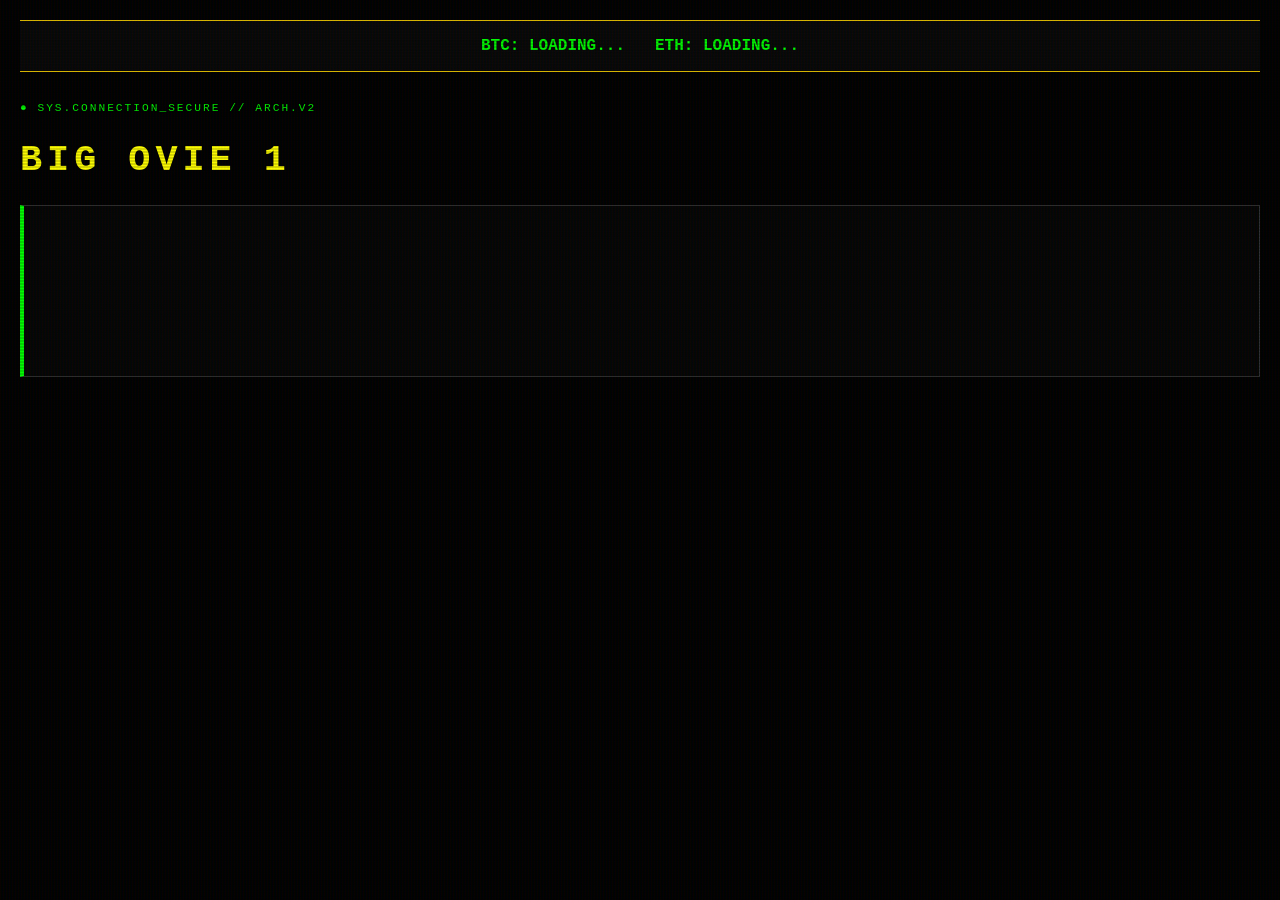
==== index.html @ 772a01cb "Add initial HTML structure and styles for index.html" ====
<!DOCTYPE html>
<html lang="en">
<head>
    <meta charset="UTF-8">
    <meta name="viewport" content="width=device-width, initial-scale=1.0">
    <title>BIG OVIE 1 | TECH_FLOW_V2</title>
    <style>
        :root {
            --bg: #000000;
            --emerald: #00ff00;
            --yellow: #ffff00;
            --gold: #ffd700;
        }

        body {
            background-color: var(--bg);
            color: #fff;
            font-family: 'Courier New', monospace;
            margin: 0; padding: 20px;
            overflow-x: hidden;
        }

        /* TECH FLOW OVERLAY (SCANLINES) */
        body::before {
            content: " ";
            display: block;
            position: fixed;
            top: 0; left: 0; bottom: 0; right: 0;
            background: linear-gradient(rgba(18, 16, 16, 0) 50%, rgba(0, 0, 0, 0.15) 50%), 
                        linear-gradient(90deg, rgba(255, 0, 0, 0.05), rgba(0, 255, 0, 0.02), rgba(0, 0, 255, 0.05));
            z-index: 9999;
            pointer-events: none;
            background-size: 100% 3px, 3px 100%;
        }

        /* 3D ROTATING BANNER */
        #ticker {
            background: #080808;
            border-top: 1px solid var(--gold);
            border-bottom: 1px solid var(--gold);
            height: 50px;
            display: flex;
            align-items: center;
            justify-content: center;
            transform-style: preserve-3d;
            animation: rotate3D 12s linear infinite;
            margin-bottom: 30px;
        }

        @keyframes rotate3D {
            0% { transform: perspective(1000px) rotateX(0deg); }
            100% { transform: perspective(1000px) rotateX(360deg); }
        }

        .price { font-weight: bold; margin: 0 15px; color: var(--emerald); }

        /* FLICKER BRANDING */
        .brand-title {
            color: var(--yellow);
            font-size: 2.3rem;
            letter-spacing: 5px;
            text-transform: uppercase;
            animation: flicker 4s linear infinite;
        }

        @keyframes flicker {
            0%, 19%, 21%, 23%, 25%, 54%, 56%, 100% { opacity: 1; }
            20%, 22%, 24%, 55% { opacity: 0.3; }
        }

        .status-pulse {
            color: var(--emerald);
            font-size: 0.7rem;
            letter-spacing: 2px;
            animation: pulse 2s infinite;
        }

        @keyframes pulse {
            0% { opacity: 0.5; text-shadow: 0 0 0px var(--emerald); }
            50% { opacity: 1; text-shadow: 0 0 10px var(--emerald); }
            100% { opacity: 0.5; text-shadow: 0 0 0px var(--emerald); }
        }

        /* TERMINAL LOGS */
        #console {
            background: #050505;
            border: 1px solid #333;
            padding: 15px;
            height: 140px;
            margin-top: 20px;
            border-left: 4px solid var(--emerald);
        }

        .log { color: var(--emerald); font-size: 0.85rem; margin: 4px 0; }
    </style>
</head>
<body>

    <div id="ticker">
        <div class="price">BTC: <span id="btc-val">LOADING...</span></div>
        <div class="price">ETH: <span id="eth-val">LOADING...</span></div>
    </div>

    <p class="status-pulse">● SYS.CONNECTION_SECURE // ARCH.V2</p>
    <h1 class="brand-title">BIG OVIE 1</h1>

    <div id="console">
        <div id="log-out"></div>
    </div>

    <script>
        const logOut = document.getElementById('log-out');
        
        function addLog(msg) {
            const p = document.createElement('p');
            p.className = 'log';
            p.innerText = `> ${msg}`;
            logOut.appendChild(p);
            if (logOut.childNodes.length > 6) logOut.removeChild(logOut.firstChild);
        }

        async function fetchMarket() {
            try {
                const res = await fetch('https://api.coingecko.com/api/v3/simple/price?ids=bitcoin,ethereum&vs_currencies=usd');
                const data = await res.json();
                document.getElementById('btc-val').innerText = `$${data.bitcoin.usd.toLocaleString()}`;
                document.getElementById('eth-val').
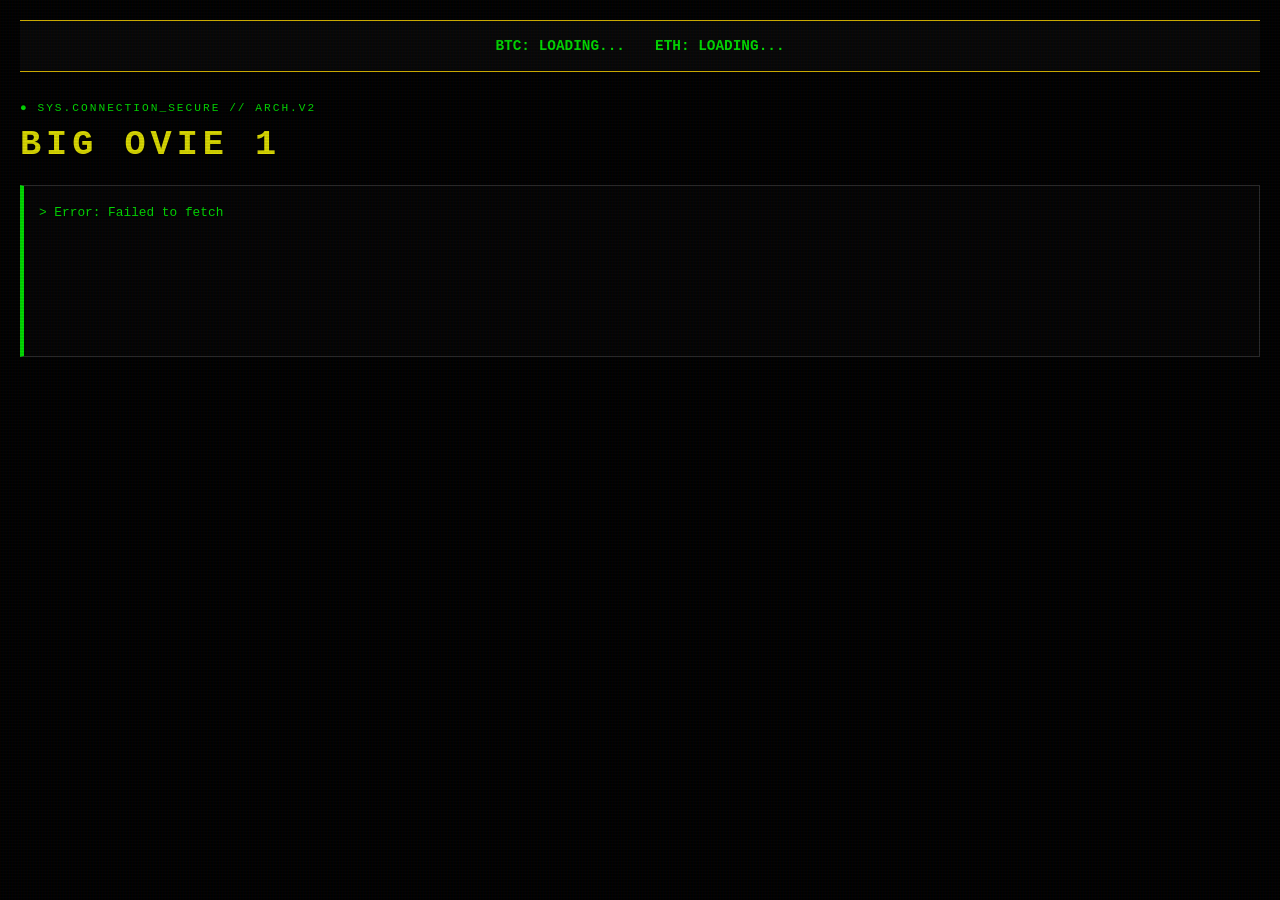
==== commit 677f99fb: "Update page title to tradingmariellang-web" ====
--- a/index.html
+++ b/index.html
@@ -3,31 +3,33 @@
 <head>
     <meta charset="UTF-8">
     <meta name="viewport" content="width=device-width, initial-scale=1.0">
-    <title>BIG OVIE 1 | TECH_FLOW_V2</title>
+    <title>tradingmariellang-web</title>
     <style>
         :root {
             --bg: #000000;
             --emerald: #00ff00;
             --yellow: #ffff00;
             --gold: #ffd700;
+            --scanline: rgba(18, 16, 16, 0.15);
         }
 
         body {
             background-color: var(--bg);
             color: #fff;
             font-family: 'Courier New', monospace;
-            margin: 0; padding: 20px;
+            margin: 0;
+            padding: 20px;
             overflow-x: hidden;
         }
 
-        /* TECH FLOW OVERLAY (SCANLINES) */
+        /* TECH FLOW OVERLAY (SCANLINES & STATIC) */
         body::before {
             content: " ";
             display: block;
             position: fixed;
             top: 0; left: 0; bottom: 0; right: 0;
-            background: linear-gradient(rgba(18, 16, 16, 0) 50%, rgba(0, 0, 0, 0.15) 50%), 
-                        linear-gradient(90deg, rgba(255, 0, 0, 0.05), rgba(0, 255, 0, 0.02), rgba(0, 0, 255, 0.05));
+            background: linear-gradient(var(--scanline) 50%, rgba(0, 0, 0, 0.2) 50%), 
+                        linear-gradient(90deg, rgba(255, 0, 0, 0.04), rgba(0, 255, 0, 0.01), rgba(0, 0, 255, 0.04));
             z-index: 9999;
             pointer-events: none;
             background-size: 100% 3px, 3px 100%;
@@ -52,20 +54,21 @@
             100% { transform: perspective(1000px) rotateX(360deg); }
         }
 
-        .price { font-weight: bold; margin: 0 15px; color: var(--emerald); }
+        .price { font-weight: bold; margin: 0 15px; color: var(--emerald); font-size: 0.9rem; }
 
         /* FLICKER BRANDING */
         .brand-title {
             color: var(--yellow);
-            font-size: 2.3rem;
+            font-size: 2.2rem;
             letter-spacing: 5px;
             text-transform: uppercase;
+            margin: 10px 0;
             animation: flicker 4s linear infinite;
         }
 
         @keyframes flicker {
             0%, 19%, 21%, 23%, 25%, 54%, 56%, 100% { opacity: 1; }
-            20%, 22%, 24%, 55% { opacity: 0.3; }
+            20%, 22%, 24%, 55% { opacity: 0.4; }
         }
 
         .status-pulse {
@@ -76,22 +79,35 @@
         }
 
         @keyframes pulse {
-            0% { opacity: 0.5; text-shadow: 0 0 0px var(--emerald); }
+            0%, 100% { opacity: 0.5; text-shadow: 0 0 0px var(--emerald); }
             50% { opacity: 1; text-shadow: 0 0 10px var(--emerald); }
-            100% { opacity: 0.5; text-shadow: 0 0 0px var(--emerald); }
         }
 
         /* TERMINAL LOGS */
         #console {
-            background: #050505;
+            background: rgba(5, 5, 5, 0.9);
             border: 1px solid #333;
             padding: 15px;
             height: 140px;
             margin-top: 20px;
             border-left: 4px solid var(--emerald);
+            position: relative;
         }
 
-        .log { color: var(--emerald); font-size: 0.85rem; margin: 4px 0; }
+        .log { color: var(--emerald); font-size: 0.8rem; margin: 4px 0; line-height: 1.2; }
+        
+        .cursor {
+            display: inline-block;
+            width: 8px;
+            height: 14px;
+            background: var(--emerald);
+            animation: blink 0.8s infinite;
+        }
+
+        @keyframes blink {
+            0%, 49% { opacity: 1; }
+            50%, 100% { opacity: 0; }
+        }
     </style>
 </head>
 <body>
@@ -124,5 +140,15 @@
                 const res = await fetch('https://api.coingecko.com/api/v3/simple/price?ids=bitcoin,ethereum&vs_currencies=usd');
                 const data = await res.json();
                 document.getElementById('btc-val').innerText = `$${data.bitcoin.usd.toLocaleString()}`;
-                document.getElementById('eth-val').
-      
+                document.getElementById('eth-val').innerText = `$${data.ethereum.usd.toLocaleString()}`;
+                addLog(`Market data updated @ ${new Date().toLocaleTimeString()}`);
+            } catch (err) {
+                addLog(`Error: ${err.message}`);
+            }
+        }
+
+        fetchMarket();
+        setInterval(fetchMarket, 60000);
+    </script>
+</body>
+</html>
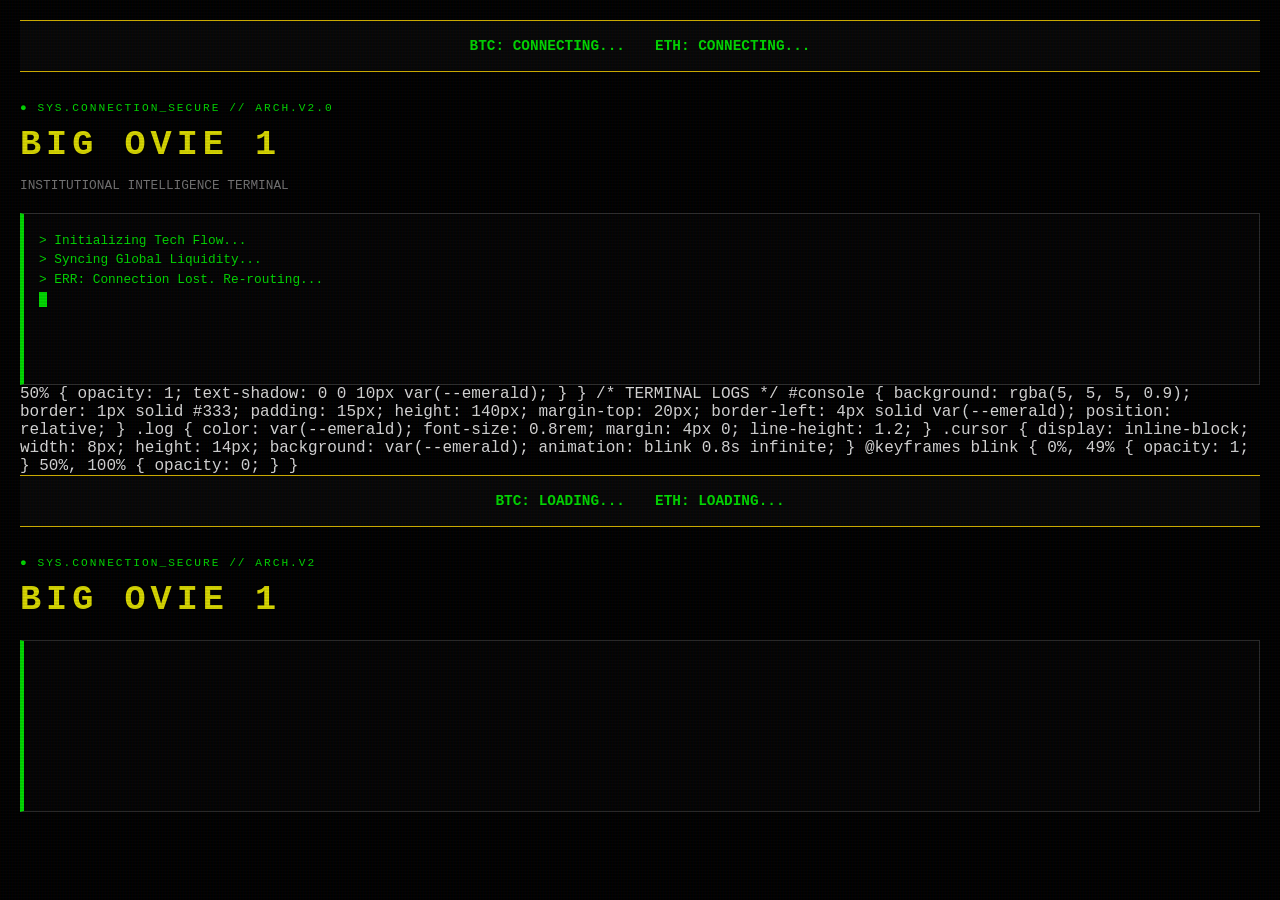
==== commit 2cbb8cc5: "Update index.html" ====
--- a/index.html
+++ b/index.html
@@ -3,7 +3,7 @@
 <head>
     <meta charset="UTF-8">
     <meta name="viewport" content="width=device-width, initial-scale=1.0">
-    <title>tradingmariellang-web</title>
+    <title>BIG OVIE 1 | TECH_FLOW_V2</title>
     <style>
         :root {
             --bg: #000000;
@@ -99,6 +99,100 @@
         .cursor {
             display: inline-block;
             width: 8px;
+            height: 15px;
+            background: var(--emerald);
+            animation: blink 0.8s infinite;
+            vertical-align: middle;
+        }
+
+        @keyframes blink { 0%, 100% { opacity: 1; } 50% { opacity: 0; } }
+    </style>
+</head>
+<body>
+
+    <div id="ticker">
+        <div class="price">BTC: <span id="btc-val">CONNECTING...</span></div>
+        <div class="price">ETH: <span id="eth-val">CONNECTING...</span></div>
+    </div>
+
+    <p class="status-pulse">● SYS.CONNECTION_SECURE // ARCH.V2.0</p>
+    <h1 class="brand-title">BIG OVIE 1</h1>
+    <p style="font-size: 0.8rem; color: #888; margin-bottom: 20px;">INSTITUTIONAL INTELLIGENCE TERMINAL</p>
+
+    <div id="console">
+        <div id="log-out">
+            <p class="log">> Initializing Tech Flow...</p>
+        </div>
+        <div class="cursor"></div>
+    </div>
+
+    <script>
+        const logOut = document.getElementById('log-out');
+        
+        function addLog(msg) {
+            const p = document.createElement('p');
+            p.className = 'log';
+            p.innerText = `> ${msg}`;
+            logOut.appendChild(p);
+            // Auto-scroll logic: keep the last 6 logs
+            if (logOut.childNodes.length > 7) {
+                logOut.removeChild(logOut.firstChild);
+            }
+        }
+
+        async function fetchMarket() {
+            try {
+                addLog("Syncing Global Liquidity...");
+                const res = await fetch('https://api.coingecko.com/api/v3/simple/price?ids=bitcoin,ethereum&vs_currencies=usd');
+                const data = await res.json();
+                
+                document.getElementById('btc-val').innerText = `$${data.bitcoin.usd.toLocaleString()}`;
+                document.getElementById('eth-val').innerText = `$${data.ethereum.usd.toLocaleString()}`;
+                
+                addLog(`Success: BTC Unit Value @ $${data.bitcoin.usd}`);
+            } catch (e) {
+                addLog("ERR: Connection Lost. Re-routing...");
+            }
+        }
+
+        // Run updates every 30 seconds
+        setInterval(fetchMarket, 30000);
+        fetchMarket();
+
+        // Extra decorative logs for the "Flow"
+        const sysLogs = [
+            "Encrypting Web3 tunnel...",
+            "Analyzing volatility spikes...",
+            "Institutional protocol active.",
+            "Awaiting market signal..."
+        ];
+
+        setInterval(() => {
+            const randomMsg = sysLogs[Math.floor(Math.random() * sysLogs.length)];
+            addLog(randomMsg);
+        }, 8000);
+    </script>
+</body>
+</html>
+            50% { opacity: 1; text-shadow: 0 0 10px var(--emerald); }
+        }
+
+        /* TERMINAL LOGS */
+        #console {
+            background: rgba(5, 5, 5, 0.9);
+            border: 1px solid #333;
+            padding: 15px;
+            height: 140px;
+            margin-top: 20px;
+            border-left: 4px solid var(--emerald);
+            position: relative;
+        }
+
+        .log { color: var(--emerald); font-size: 0.8rem; margin: 4px 0; line-height: 1.2; }
+        
+        .cursor {
+            display: inline-block;
+            width: 8px;
             height: 14px;
             background: var(--emerald);
             animation: blink 0.8s infinite;
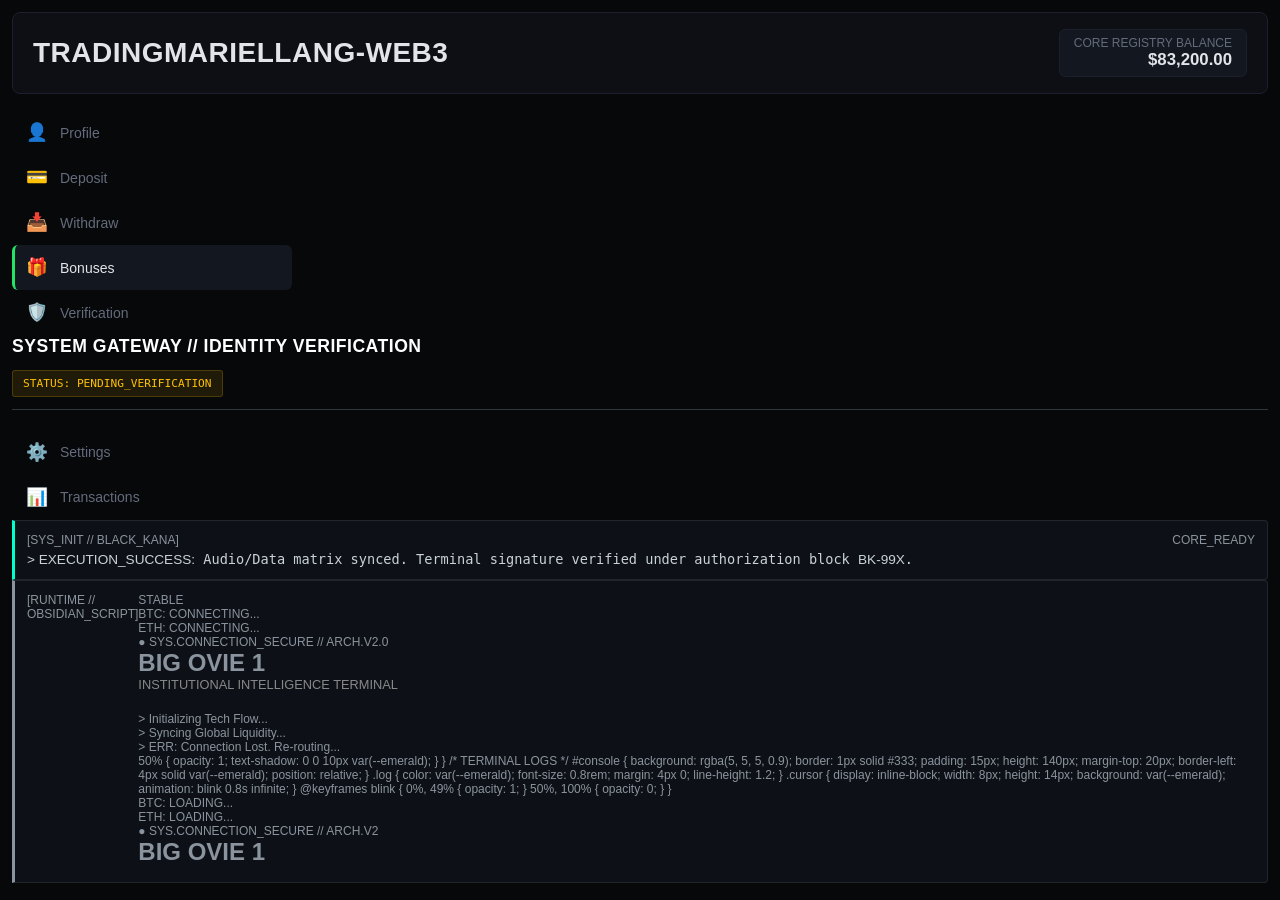
==== commit 12de5214: "Update index.html" ====
--- a/index.html
+++ b/index.html
@@ -3,38 +3,471 @@
 <head>
     <meta charset="UTF-8">
     <meta name="viewport" content="width=device-width, initial-scale=1.0">
-    <title>BIG OVIE 1 | TECH_FLOW_V2</title>
+    <title>Tradingmariellang-web3 // Premium Hub</title>
     <style>
+        /* Premium Dark Institutional Interface Engine */
         :root {
-            --bg: #000000;
-            --emerald: #00ff00;
-            --yellow: #ffff00;
-            --gold: #ffd700;
-            --scanline: rgba(18, 16, 16, 0.15);
+            --bg-deep-space: #07080a;
+            --bg-panel-dark: #0d0f14;
+            --bg-input-field: #13171f;
+            --accent-glow-green: #22e565;
+            --accent-dim-green: rgba(34, 229, 101, 0.15);
+            --border-grey-dark: #1b202c;
+            --text-silver-bright: #e2e4e9;
+            --text-grey-muted: #646b7c;
+        }
+
+        * {
+            box-sizing: border-box;
+            margin: 0;
+            padding: 0;
+            font-family: -apple-system, BlinkMacSystemFont, "Segoe UI", Roboto, Helvetica, Arial, sans-serif;
         }
 
         body {
-            background-color: var(--bg);
-            color: #fff;
-            font-family: 'Courier New', monospace;
-            margin: 0;
-            padding: 20px;
-            overflow-x: hidden;
-        }
-
-        /* TECH FLOW OVERLAY (SCANLINES & STATIC) */
-        body::before {
-            content: " ";
+            background-color: var(--bg-deep-space);
+            color: var(--text-silver-bright);
+            padding: 12px;
+            font-size: 14px;
+        }
+
+        /* Top Institutional Banner Grid */
+        header {
+            background: var(--bg-panel-dark);
+            border: 1px solid var(--border-grey-dark);
+            padding: 16px 20px;
+            border-radius: 8px;
+            margin-bottom: 16px;
+            display: flex;
+            justify-content: space-between;
+            align-items: center;
+        }
+
+        header h1 {
+          <div id="ticker-header" style="padding: 8px; border-bottom: 1px solid #30363d; margin-bottom: 10px;">
+    <span style="color: #8b949e; font-size: 0.7rem;">BTC_RELAY: </span>
+    <span id="btc-live-price" class="glitch" data-text="LOADING..." style="color: #00ffcc; font-family: monospace;">LOADING...</span>
+</div>
+
+            font-size: 1.15rem;
+            letter-spacing: 0.5px;
+            font-weight: 700;
+        }
+
+        .balance-pill {
+            background: var(--bg-input-field);
+            border: 1px solid var(--border-grey-dark);
+            padding: 6px 14px;
+            border-radius: 6px;
+            text-align: right;
+        }
+
+        .balance-pill span {
+            color: var(--text-grey-muted);
+            font-size: 0.75rem;
             display: block;
-            position: fixed;
-            top: 0; left: 0; bottom: 0; right: 0;
-            background: linear-gradient(var(--scanline) 50%, rgba(0, 0, 0, 0.2) 50%), 
-                        linear-gradient(90deg, rgba(255, 0, 0, 0.04), rgba(0, 255, 0, 0.01), rgba(0, 0, 255, 0.04));
-            z-index: 9999;
-            pointer-events: none;
-            background-size: 100% 3px, 3px 100%;
-        }
-
+            text-transform: uppercase;
+        }
+
+        .balance-pill h3 {
+            color: var(--text-silver-bright);
+            font-size: 1.05rem;
+            font-weight: bold;
+        }
+
+        /* Master Dashboard Structural Split Layout */
+        .workspace-layout {
+            display: grid;
+            grid-template-columns: 1fr;
+            gap: 16px;
+        }
+
+        @media (min-width: 992px) {
+            .workspace-layout {
+                grid-template-columns: 280px 1fr;
+            }
+        }
+
+        /* Side Command Console Layout */
+        <a href="#" class="menu-item" data-target="Investments"><i class="fas fa-chart-line"></i> Investments</a>
+<div style="display: flex; flex-direction: column; gap: 16px; margin-bottom: 24px;">
+    
+    <div style="background: #0d1117; border: 1px solid #30363d; border-radius: 6px; padding: 16px; position: relative;">
+        <div style="display: flex; justify-content: space-between; align-items: center; margin-bottom: 10px;">
+            <span style="font-weight: bold; color: #ffffff; font-size: 1rem; letter-spacing: 0.5px;">SATOSHI PLAN</span>
+            <span style="color: #26a69a; font-family: monospace; font-weight: bold; font-size: 1.1rem;">+6.2% <span style="font-size: 0.75rem; color: #8b949e;">APY</span></span>
+        </div>
+        <div style="font-size: 0.8rem; color: #8b949e; font-family: monospace; display: flex; flex-direction: column; gap: 4px;">
+            <span>MIN_ALLOCATION: 1.00 BTC</span>
+            <span>LOCK_DURATION: 30 DAYS</span>
+            <span>ASSET_CLASS: NATIVE BTC</span>
+        </div>
+        <button type="button" class="btn-tier-select" data-plan="Satoshi Plan" data-min="1" data-apy="6.2" data-asset="BTC" style="margin-top: 14px; width: 100%; background: #21262d; border: 1px solid #30363d; color: #c9d1d9; padding: 10px; border-radius: 4px; font-weight: bold; font-family: monospace; cursor: pointer; text-transform: uppercase; font-size: 0.8rem;">Initialize Satoshi Matrix</button>
+    </div>
+
+    <div style="background: #0d1117; border: 1px solid rgba(0, 255, 204, 0.2); border-radius: 6px; padding: 16px; position: relative;">
+        <div style="display: flex; justify-content: space-between; align-items: center; margin-bottom: 10px;">
+            <span style="font-weight: bold; color: #00ffcc; font-size: 1rem; letter-spacing: 0.5px;">SHARK PLAN</span>
+            <span style="color: #00ffcc; font-family: monospace; font-weight: bold; font-size: 1.1rem;">+9.8% <span style="font-size: 0.75rem; color: #8b949e;">APY</span></span>
+        </div>
+        <div style="font-size: 0.8rem; color: #8b949e; font-family: monospace; display: flex; flex-direction: column; gap: 4px;">
+            <span>MIN_ALLOCATION: 10.00 BTC</span>
+            <span>LOCK_DURATION: 60 DAYS</span>
+            <span>ASSET_CLASS: HIGH-LIQUIDITY NODE</span>
+        </div>
+        <button type="button" class="btn-tier-select" data-plan="Shark Plan" data-min="10" data-apy="9.8" data-asset="BTC" style="margin-top: 14px; width: 100%; background: rgba(0,255,204,0.04); border: 1px solid #00ffcc; color: #00ffcc; padding: 10px; border-radius: 4px; font-weight: bold; font-family: monospace; cursor: pointer; text-transform: uppercase; font-size: 0.8rem;">Initialize Shark Matrix</button>
+    </div>
+
+    <div style="background: #0d1117; border: 1px solid #ff9500; border-radius: 6px; padding: 16px; position: relative; box-shadow: 0 0 20px rgba(255, 149, 0, 0.05);">
+        <div style="position: absolute; top: -10px; right: 12px; background: #ff9500; color: #0b0e14; font-size: 0.65rem; font-family: monospace; font-weight: bold; padding: 2px 6px; border-radius: 3px; letter-spacing: 0.5px;">ALPHA WHALE CLUSTER</div>
+        <div style="display: flex; justify-content: space-between; align-items: center; margin-bottom: 10px;">
+            <span style="font-weight: bold; color: #ff9500; font-size: 1rem; letter-spacing: 0.5px;">WHALE 🐋 PLAN</span>
+            <span style="color: #ff9500; font-family: monospace; font-weight: bold; font-size: 1.1rem;">+15.5% <span style="font-size: 0.75rem; color: #8b949e;">APY</span></span>
+        </div>
+        <div style="font-size: 0.8rem; color: #8b949e; font-family: monospace; display: flex; flex-direction: column; gap: 4px;">
+            <span>MIN_ALLOCATION: 50.00 BTC</span>
+            <span>LOCK_DURATION: 90 DAYS</span>
+            <span>ASSET_CLASS: VIP INSTITUTIONAL RELAY</span>
+        </div>
+        <button type="button" class="btn-tier-select" data-plan="Whale Plan" data-min="50" data-apy="15.5" data-asset="BTC" style="margin-top: 14px; width: 100%; background: rgba(255,149,0,0.04); border: 1px solid #ff9500; color: #ff9500; padding: 10px; border-radius: 4px; font-weight: bold; font-family: monospace; cursor: pointer; text-transform: uppercase; font-size: 0.8rem;">Initialize Whale Matrix</button>
+    </div>
+
+</div>
+
+        .sidebar-menu {
+            background: var(--bg-panel-dark);
+            border: 1px solid var(--border-grey-dark);
+            border-radius: 8px;
+            padding: 12px;
+            display: flex;
+            flex-direction: column;
+            gap: 4px;
+        }
+
+        .menu-item {
+            display: flex;
+            align-items: center;
+            padding: 12px 14px;
+            color: var(--text-grey-muted);
+            text-decoration: none;
+            font-weight: 500;
+            border-radius: 6px;
+            transition: all 0.2s ease;
+        }
+
+        .menu-item:hover, .menu-item.active {
+            color: var(--text-silver-bright);
+            background: var(--bg-input-field);
+        }
+
+        .menu-item.active {
+            border-left: 3px solid var(--accent-glow-green);
+            padding-left: 11px;
+        }
+
+        .menu-item .icon {
+            margin-right: 12px;
+            font-size: 1.1rem;
+        }
+
+        /* Main Interface Container Blocks */
+        .mainframe-content {
+            display: flex;
+            flex-direction: column;
+            gap: 16px;
+        }
+
+        .content-panel {
+            background: var(--bg-panel-dark);
+            border: 1px solid var(--border-grey-dark);
+            border-radius: 8px;
+            padding: 24px;
+        }
+
+        .panel-title {
+            font-size: 1rem;
+            font-weight: 700;
+            margin-bottom: 16px;
+            text-transform: uppercase;
+            letter-spacing: 0.5px;
+        }
+
+        /* Activation Input Form Grid Layout */
+        .activation-grid {
+            display: grid;
+            grid-template-columns: 1fr;
+            gap: 12px;
+            margin-top: 14px;
+        }
+
+        @media (min-width: 576px) {
+            .activation-grid {
+                grid-template-columns: 1fr auto;
+            }
+        }
+
+        .input-box {
+            background: var(--bg-input-field);
+            border: 1px solid var(--border-grey-dark);
+            color: var(--text-silver-bright);
+            padding: 14px 16px;
+            border-radius: 6px;
+            font-size: 1rem;
+            font-weight: bold;
+            letter-spacing: 1px;
+            width: 100%;
+            text-transform: uppercase;
+        }
+
+        .input-box:focus {
+            outline: none;
+            border-color: var(--accent-glow-green);
+            box-shadow: 0 0 10px var(--accent-dim-green);
+        }
+
+        .action-button {
+            background: var(--accent-glow-green);
+            color: #040507;
+            border: none;
+            padding: 14px 28px;
+            border-radius: 6px;
+            font-weight: 700;
+            font-size: 0.95rem;
+            cursor: pointer;
+            text-transform: uppercase;
+            transition: opacity 0.2s ease;
+        }
+
+        .action-button:hover {
+            opacity: 0.9;
+        }
+
+        /* Tracking Meter Metrics Layout */
+        .metric-header-row {
+            display: flex;
+            justify-content: space-between;
+            margin-bottom: 16px;
+        }
+
+        .metric-stat h5 {
+            color: var(--text-grey-muted);
+            font-size: 0.75rem;
+            text-transform: uppercase;
+            margin-bottom: 4px;
+        }
+
+        .metric-stat h4 {
+            font-size: 1.2rem;
+            font-weight: 700;
+        }
+
+        /* Percentage Progress Tracker Line Layout */
+        .progress-wrapper {
+            margin-top: 24px;
+            padding: 0 4px;
+        }
+
+        .progress-line-bg {
+            background: var(--bg-input-field);
+            height: 6px;
+            border-radius: 3px;
+            position: relative;
+            margin-bottom: 12px;
+        }
+
+        .progress-line-fill {
+            background: var(--accent-glow-green);
+            height: 100%;
+            border-radius: 3px;
+            width: 35%; /* Controls current dynamic location marker value */
+            box-shadow: 0 0 8px var(--accent-glow-green);
+        }
+
+        .progress-labels {
+            display: flex;
+            justify-content: space-between;
+            color: var(--text-grey-muted);
+            font-size: 0.75rem;
+            font-weight: 600;
+        }
+    </style>
+</head>
+<body>
+
+    <!-- Header Section -->
+    <header>
+        <h1>TRADINGMARIELLANG-WEB3</h1>
+        <div class="balance-pill">
+            <span>Core Registry Balance</span>
+            <h3>$83,200.00</h3>
+        </div>
+    </header>
+
+    <!-- Master Layout Frame -->
+    <div class="workspace-layout">
+        
+        <!-- Left Nav Rail Control Block -->
+        <nav class="sidebar-menu">
+            <a href="#" class="menu-item"><span class="icon">👤</span> Profile</a>
+            <a href="#" class="menu-item"><span class="icon">💳</span> Deposit</a>
+            <a href="#" class="menu-item"><span class="icon">📥</span> Withdraw</a>
+            <a href="#" class="menu-item active"><span class="icon">🎁</span> Bonuses</a>
+            <a href="#" class="menu-item"><span class="icon">🛡️</span> Verification</a><!-- Make sure your closing panel divs are finished above this point -->
+</div> 
+
+<!-- ======================================================================
+     1. THE FIX: ADD THE OPENING SCRIPT TAG DIRECTLY BEFORE THE LOGIC
+     ====================================================================== -->
+<script>
+document.addEventListener("DOMContentLoaded", function () {
+    
+    // --- 1. Robust Tab Navigation Routing Matrix ---
+    const menuLinks = document.querySelectorAll(".menu-item");
+    const sections = {
+        "Profile": document.getElementById("profile-section"),
+        "Deposit": document.getElementById("funds-section"),
+        "Verification": document.getElementById("verification-section"),
+        "Notifications": document.getElementById("notifications-section"),
+        "Referrals": document.getElementById("referrals-section")
+    };
+
+    menuLinks.forEach(link => {
+        link.addEventListener("click", function (e) {
+            const targetText = link.textContent.trim();
+            if (sections[targetText]) {
+                e.preventDefault();
+                menuLinks.forEach(item => item.classList.remove("active"));
+                link.classList.add("active");
+                
+                Object.values(sections).forEach(sec => { 
+                    if (sec) sec.classList.add("d-none"); 
+                });
+                sections[targetText].classList.remove("d-none");
+            }
+        });
+    });
+
+    // --- 2. High-Speed Market Stream Matrix ---
+    const tickerStream = document.getElementById("live-ticker-stream");
+
+    function ficstio(assetsArray) {
+        if (!tickerStream) return;
+        tickerStream.innerHTML = "";
+        
+        assetsArray.forEach(asset => {
+            const isTrx = asset.symbol.includes('TRX');
+            const clearPrice = asset.price.toLocaleString(undefined, { 
+                minimumFractionDigits: 2, 
+                maximumFractionDigits: isTrx ? 4 : 2 
+            });
+            const clearPercent = asset.change.toFixed(2);
+            const directionalClass = asset.change >= 0 ? 'change-up' : 'change-down';
+            const trendIndicator = asset.change >= 0 ? '+' : '';
+
+            const itemHTML = `
+                <div class="ticker-pair">
+                    <span style="color: #8b949e; font-weight: bold;">${asset.symbol}</span>
+                    <span class="ticker-price" style="color: #ffffff; font-family: monospace;">$${clearPrice}</span>
+                    <span class="ticker-change ${directionalClass}">${trendIndicator}${clearPercent}%</span>
+                </div>
+            `;
+            tickerStream.insertAdjacentHTML('beforeend', itemHTML);
+        });
+    }
+
+    async function initializeProxyStream() {
+        const fallbackAssets = [
+            { symbol: 'BTC/USDT', price: 68422.50, change: 1.45 },
+            { symbol: 'ETH/USDT', price: 3745.25, change: -0.82 },
+            { symbol: 'TRX/USDT', price: 0.1224, change: 2.11 }
+        ];
+
+        try {
+            const response = await fetch('https://min-api.cryptocompare.com/data/pricemultifull?fsyms=BTC,ETH,TRX&tsyms=USDT');
+            if (!response.ok) throw new Error('Handshake dropped');
+            
+            const payload = await response.json();
+            if (!payload || !payload.RAW || !payload.RAW.BTC) throw new Error('Empty footprint');
+
+            const rawData = payload.RAW;
+            const liveAssets = [
+                { symbol: 'BTC/USDT', price: rawData.BTC.USDT.PRICE, change: rawData.BTC.USDT.CHANGEPCT24HOUR },
+                { symbol: 'ETH/USDT', price: rawData.ETH.USDT.PRICE, change: rawData.ETH.USDT.CHANGEPCT24HOUR },
+                { symbol: 'TRX/USDT', price: rawData.TRX.USDT.PRICE, change: rawData.TRX.USDT.CHANGEPCT24HOUR }
+            ];
+
+            renderTickerData(liveAssets);
+            
+        } catch (error) {
+            const simulatedFluctuations = fallbackAssets.map(asset => {
+                const variance = (Math.random() - 0.5) * 0.01;
+                return {
+                    symbol: asset.symbol,
+                    price: asset.price * (1 + variance),
+                    change: asset.change + (variance * 5)
+                };
+            });
+            renderTickerData(simulatedFluctuations);
+        }
+    }
+
+    initializeProxyStream();
+    setInterval(initializeProxyStream, 10000);
+});
+// ======================================================================
+// 2. THE FIX: CLOSE THE SCRIPT ENVELOPE PROPERLY AT THE VERY END
+// ======================================================================
+</script>
+
+            <!-- ======================================================================
+     UPDATED HEADER ARCHITECTURE WITH RESPONSIVE INLINE WRAPPERS
+     ====================================================================== -->
+<div class="panel-header" style="display: flex !important; flex-direction: column !important; align-items: flex-start !important; gap: 12px !important; border-bottom: 1px solid #30363d; padding-bottom: 12px; margin-bottom: 20px;">
+    
+    <!-- Title String Layout -->
+    <h3 style="margin: 0; font-size: 1.1rem; letter-spacing: 0.5px; text-transform: uppercase; color: #ffffff !important; line-height: 1.3;">
+        System Gateway // Identity Verification
+    </h3>
+    
+    <!-- Status Tag Layout -->
+    <span class="terminal-status" style="position: static !important; float: none !important; display: inline-block !important; font-size: 0.7rem; font-family: monospace; background: rgba(255, 193, 7, 0.1); color: #ffc107 !important; padding: 6px 10px; border-radius: 3px; border: 1px solid rgba(255, 193, 7, 0.2); white-space: nowrap;">
+        STATUS: PENDING_VERIFICATION
+    </span>
+    
+</div>
+
+            <a href="#" class="menu-item"><span class="icon">⚙️</span> Settings</a>
+            <a href="#" class="menu-item"><span class="icon">📊</span> Transactions</a>
+        </nav>
+
+        <!-- Right Main Data Display Mainframe -->
+        <!-- ==========================================
+     NOTIFICATION CENTER INTERFACE
+     ========================================== -->
+<div id="notifications-section" 
+<!-- ==========================================
+     CUSTOMIZED SYSTEM LOG MATRIX FEED
+     ========================================== -->
+<div class="notification-feed" id="terminal-log-stream" style="display: flex; flex-direction: column; gap: 12px;">
+    <!-- What the broken tag probably looks like right now: -->
+<div id=
+
+    <!-- Hardcoded Signature Log 1: Black Kana Initialization -->
+    <div style="background: #0d1117; border-left: 3px solid #00ffcc; border-top: 1px solid #21262d; border-right: 1px solid #21262d; border-bottom: 1px solid #21262d; padding: 12px; border-radius: 0 4px 4px 0;">
+        <div style="display: flex; justify-content: space-between; font-size: 0.75rem; color: #8b949e; font-family: monospace; margin-bottom: 4px;">
+            <span>[SYS_INIT // BLACK_KANA]</span>
+            <span>CORE_READY</span>
+        </div>
+        <p style="margin: 0; font-size: 0.85rem; color: #c9d1d9; font-family: monospace;">
+            <span class="text-teal">> EXECUTION_SUCCESS:</span> Audio/Data matrix synced. Terminal signature verified under authorization block <span class="text-teal">BK-99X</span>.
+        </p>
+    </div>
+
+    <!-- Hardcoded Signature Log 2: Obsidian Script Core -->
+    <div style="background: #0d1117; border-left: 3px solid #8b949e; border-top: 1px solid #21262d; border-right: 1px solid #21262d; border-bottom: 1px solid #21262d; padding: 12px; border-radius: 0 4px 4px 0;">
+        <div style="display: flex; justify-content: space-between; font-size: 0.75rem; color: #8b949e; font-family: monospace; margin-bottom: 4px;">
+            <span>[RUNTIME // OBSIDIAN_SCRIPT]</span>
+            <span>STABLE</
         /* 3D ROTATING BANNER */
         #ticker {
             background: #080808;
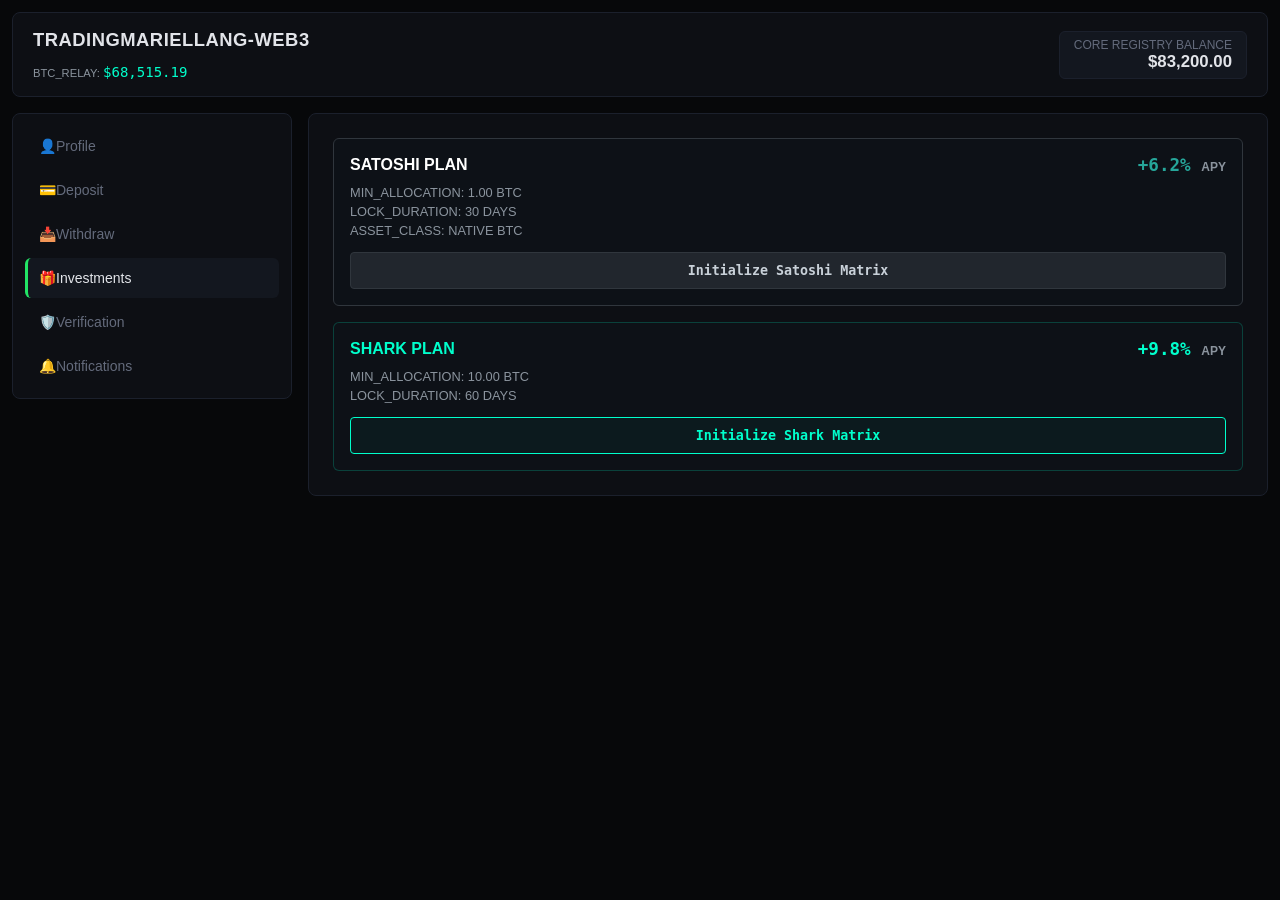
==== commit c2318195: "Refactor index.html for layout and style updates Refactor HTML structure and styles for improved lay" ====
--- a/index.html
+++ b/index.html
@@ -41,14 +41,11 @@
             display: flex;
             justify-content: space-between;
             align-items: center;
+            flex-wrap: wrap;
+            gap: 10px;
         }
 
         header h1 {
-          <div id="ticker-header" style="padding: 8px; border-bottom: 1px solid #30363d; margin-bottom: 10px;">
-    <span style="color: #8b949e; font-size: 0.7rem;">BTC_RELAY: </span>
-    <span id="btc-live-price" class="glitch" data-text="LOADING..." style="color: #00ffcc; font-family: monospace;">LOADING...</span>
-</div>
-
             font-size: 1.15rem;
             letter-spacing: 0.5px;
             font-weight: 700;
@@ -89,51 +86,6 @@
         }
 
         /* Side Command Console Layout */
-        <a href="#" class="menu-item" data-target="Investments"><i class="fas fa-chart-line"></i> Investments</a>
-<div style="display: flex; flex-direction: column; gap: 16px; margin-bottom: 24px;">
-    
-    <div style="background: #0d1117; border: 1px solid #30363d; border-radius: 6px; padding: 16px; position: relative;">
-        <div style="display: flex; justify-content: space-between; align-items: center; margin-bottom: 10px;">
-            <span style="font-weight: bold; color: #ffffff; font-size: 1rem; letter-spacing: 0.5px;">SATOSHI PLAN</span>
-            <span style="color: #26a69a; font-family: monospace; font-weight: bold; font-size: 1.1rem;">+6.2% <span style="font-size: 0.75rem; color: #8b949e;">APY</span></span>
-        </div>
-        <div style="font-size: 0.8rem; color: #8b949e; font-family: monospace; display: flex; flex-direction: column; gap: 4px;">
-            <span>MIN_ALLOCATION: 1.00 BTC</span>
-            <span>LOCK_DURATION: 30 DAYS</span>
-            <span>ASSET_CLASS: NATIVE BTC</span>
-        </div>
-        <button type="button" class="btn-tier-select" data-plan="Satoshi Plan" data-min="1" data-apy="6.2" data-asset="BTC" style="margin-top: 14px; width: 100%; background: #21262d; border: 1px solid #30363d; color: #c9d1d9; padding: 10px; border-radius: 4px; font-weight: bold; font-family: monospace; cursor: pointer; text-transform: uppercase; font-size: 0.8rem;">Initialize Satoshi Matrix</button>
-    </div>
-
-    <div style="background: #0d1117; border: 1px solid rgba(0, 255, 204, 0.2); border-radius: 6px; padding: 16px; position: relative;">
-        <div style="display: flex; justify-content: space-between; align-items: center; margin-bottom: 10px;">
-            <span style="font-weight: bold; color: #00ffcc; font-size: 1rem; letter-spacing: 0.5px;">SHARK PLAN</span>
-            <span style="color: #00ffcc; font-family: monospace; font-weight: bold; font-size: 1.1rem;">+9.8% <span style="font-size: 0.75rem; color: #8b949e;">APY</span></span>
-        </div>
-        <div style="font-size: 0.8rem; color: #8b949e; font-family: monospace; display: flex; flex-direction: column; gap: 4px;">
-            <span>MIN_ALLOCATION: 10.00 BTC</span>
-            <span>LOCK_DURATION: 60 DAYS</span>
-            <span>ASSET_CLASS: HIGH-LIQUIDITY NODE</span>
-        </div>
-        <button type="button" class="btn-tier-select" data-plan="Shark Plan" data-min="10" data-apy="9.8" data-asset="BTC" style="margin-top: 14px; width: 100%; background: rgba(0,255,204,0.04); border: 1px solid #00ffcc; color: #00ffcc; padding: 10px; border-radius: 4px; font-weight: bold; font-family: monospace; cursor: pointer; text-transform: uppercase; font-size: 0.8rem;">Initialize Shark Matrix</button>
-    </div>
-
-    <div style="background: #0d1117; border: 1px solid #ff9500; border-radius: 6px; padding: 16px; position: relative; box-shadow: 0 0 20px rgba(255, 149, 0, 0.05);">
-        <div style="position: absolute; top: -10px; right: 12px; background: #ff9500; color: #0b0e14; font-size: 0.65rem; font-family: monospace; font-weight: bold; padding: 2px 6px; border-radius: 3px; letter-spacing: 0.5px;">ALPHA WHALE CLUSTER</div>
-        <div style="display: flex; justify-content: space-between; align-items: center; margin-bottom: 10px;">
-            <span style="font-weight: bold; color: #ff9500; font-size: 1rem; letter-spacing: 0.5px;">WHALE 🐋 PLAN</span>
-            <span style="color: #ff9500; font-family: monospace; font-weight: bold; font-size: 1.1rem;">+15.5% <span style="font-size: 0.75rem; color: #8b949e;">APY</span></span>
-        </div>
-        <div style="font-size: 0.8rem; color: #8b949e; font-family: monospace; display: flex; flex-direction: column; gap: 4px;">
-            <span>MIN_ALLOCATION: 50.00 BTC</span>
-            <span>LOCK_DURATION: 90 DAYS</span>
-            <span>ASSET_CLASS: VIP INSTITUTIONAL RELAY</span>
-        </div>
-        <button type="button" class="btn-tier-select" data-plan="Whale Plan" data-min="50" data-apy="15.5" data-asset="BTC" style="margin-top: 14px; width: 100%; background: rgba(255,149,0,0.04); border: 1px solid #ff9500; color: #ff9500; padding: 10px; border-radius: 4px; font-weight: bold; font-family: monospace; cursor: pointer; text-transform: uppercase; font-size: 0.8rem;">Initialize Whale Matrix</button>
-    </div>
-
-</div>
-
         .sidebar-menu {
             background: var(--bg-panel-dark);
             border: 1px solid var(--border-grey-dark);
@@ -142,6 +94,7 @@
             display: flex;
             flex-direction: column;
             gap: 4px;
+            height: fit-content;
         }
 
         .menu-item {
@@ -165,11 +118,6 @@
             padding-left: 11px;
         }
 
-        .menu-item .icon {
-            margin-right: 12px;
-            font-size: 1.1rem;
-        }
-
         /* Main Interface Container Blocks */
         .mainframe-content {
             display: flex;
@@ -184,498 +132,197 @@
             padding: 24px;
         }
 
-        .panel-title {
-            font-size: 1rem;
-            font-weight: 700;
-            margin-bottom: 16px;
-            text-transform: uppercase;
-            letter-spacing: 0.5px;
-        }
-
-        /* Activation Input Form Grid Layout */
-        .activation-grid {
-            display: grid;
-            grid-template-columns: 1fr;
-            gap: 12px;
-            margin-top: 14px;
-        }
-
-        @media (min-width: 576px) {
-            .activation-grid {
-                grid-template-columns: 1fr auto;
-            }
-        }
-
-        .input-box {
-            background: var(--bg-input-field);
-            border: 1px solid var(--border-grey-dark);
-            color: var(--text-silver-bright);
-            padding: 14px 16px;
-            border-radius: 6px;
-            font-size: 1rem;
-            font-weight: bold;
-            letter-spacing: 1px;
-            width: 100%;
-            text-transform: uppercase;
-        }
-
-        .input-box:focus {
-            outline: none;
-            border-color: var(--accent-glow-green);
-            box-shadow: 0 0 10px var(--accent-dim-green);
-        }
-
-        .action-button {
-            background: var(--accent-glow-green);
-            color: #040507;
-            border: none;
-            padding: 14px 28px;
-            border-radius: 6px;
-            font-weight: 700;
-            font-size: 0.95rem;
-            cursor: pointer;
-            text-transform: uppercase;
-            transition: opacity 0.2s ease;
-        }
-
-        .action-button:hover {
-            opacity: 0.9;
-        }
-
-        /* Tracking Meter Metrics Layout */
-        .metric-header-row {
+        .d-none {
+            display: none !important;
+        }
+        
+        .ticker-pair {
             display: flex;
             justify-content: space-between;
-            margin-bottom: 16px;
-        }
-
-        .metric-stat h5 {
-            color: var(--text-grey-muted);
-            font-size: 0.75rem;
-            text-transform: uppercase;
-            margin-bottom: 4px;
-        }
-
-        .metric-stat h4 {
-            font-size: 1.2rem;
-            font-weight: 700;
-        }
-
-        /* Percentage Progress Tracker Line Layout */
-        .progress-wrapper {
-            margin-top: 24px;
-            padding: 0 4px;
-        }
-
-        .progress-line-bg {
-            background: var(--bg-input-field);
-            height: 6px;
-            border-radius: 3px;
-            position: relative;
-            margin-bottom: 12px;
-        }
-
-        .progress-line-fill {
-            background: var(--accent-glow-green);
-            height: 100%;
-            border-radius: 3px;
-            width: 35%; /* Controls current dynamic location marker value */
-            box-shadow: 0 0 8px var(--accent-glow-green);
-        }
-
-        .progress-labels {
-            display: flex;
-            justify-content: space-between;
-            color: var(--text-grey-muted);
-            font-size: 0.75rem;
-            font-weight: 600;
-        }
+            padding: 8px 0;
+            border-bottom: 1px solid var(--border-grey-dark);
+        }
+        
+        .change-up { color: var(--accent-glow-green); }
+        .change-down { color: #ff4d4d; }
     </style>
 </head>
 <body>
 
-    <!-- Header Section -->
     <header>
-        <h1>TRADINGMARIELLANG-WEB3</h1>
+        <div>
+            <h1>TRADINGMARIELLANG-WEB3</h1>
+            <div id="ticker-header" style="padding-top: 8px; margin-top: 5px;">
+                <span style="color: #8b949e; font-size: 0.7rem;">BTC_RELAY: </span>
+                <span id="btc-live-price" class="glitch" data-text="LOADING..." style="color: #00ffcc; font-family: monospace;">LOADING...</span>
+            </div>
+        </div>
         <div class="balance-pill">
             <span>Core Registry Balance</span>
             <h3>$83,200.00</h3>
         </div>
     </header>
 
-    <!-- Master Layout Frame -->
     <div class="workspace-layout">
         
-        <!-- Left Nav Rail Control Block -->
         <nav class="sidebar-menu">
             <a href="#" class="menu-item"><span class="icon">👤</span> Profile</a>
             <a href="#" class="menu-item"><span class="icon">💳</span> Deposit</a>
             <a href="#" class="menu-item"><span class="icon">📥</span> Withdraw</a>
-            <a href="#" class="menu-item active"><span class="icon">🎁</span> Bonuses</a>
-            <a href="#" class="menu-item"><span class="icon">🛡️</span> Verification</a><!-- Make sure your closing panel divs are finished above this point -->
-</div> 
-
-<!-- ======================================================================
-     1. THE FIX: ADD THE OPENING SCRIPT TAG DIRECTLY BEFORE THE LOGIC
-     ====================================================================== -->
-<script>
-document.addEventListener("DOMContentLoaded", function () {
-    
-    // --- 1. Robust Tab Navigation Routing Matrix ---
-    const menuLinks = document.querySelectorAll(".menu-item");
-    const sections = {
-        "Profile": document.getElementById("profile-section"),
-        "Deposit": document.getElementById("funds-section"),
-        "Verification": document.getElementById("verification-section"),
-        "Notifications": document.getElementById("notifications-section"),
-        "Referrals": document.getElementById("referrals-section")
-    };
-
-    menuLinks.forEach(link => {
-        link.addEventListener("click", function (e) {
-            const targetText = link.textContent.trim();
-            if (sections[targetText]) {
-                e.preventDefault();
-                menuLinks.forEach(item => item.classList.remove("active"));
-                link.classList.add("active");
+            <a href="#" class="menu-item active"><span class="icon">🎁</span> Investments</a>
+            <a href="#" class="menu-item"><span class="icon">🛡️</span> Verification</a>
+            <a href="#" class="menu-item"><span class="icon">🔔</span> Notifications</a>
+        </nav>
+
+        <main class="mainframe-content">
+            
+            <div id="investments-section" class="content-panel">
+                <div style="display: flex; flex-direction: column; gap: 16px;">
+                    <div style="background: #0d1117; border: 1px solid #30363d; border-radius: 6px; padding: 16px;">
+                        <div style="display: flex; justify-content: space-between; align-items: center; margin-bottom: 10px;">
+                            <span style="font-weight: bold; color: #ffffff; font-size: 1rem;">SATOSHI PLAN</span>
+                            <span style="color: #26a69a; font-family: monospace; font-weight: bold; font-size: 1.1rem;">+6.2% <span style="font-size: 0.75rem; color: #8b949e;">APY</span></span>
+                        </div>
+                        <div style="font-size: 0.8rem; color: #8b949e; font-family: monospace; display: flex; flex-direction: column; gap: 4px;">
+                            <span>MIN_ALLOCATION: 1.00 BTC</span>
+                            <span>LOCK_DURATION: 30 DAYS</span>
+                            <span>ASSET_CLASS: NATIVE BTC</span>
+                        </div>
+                        <button style="margin-top: 14px; width: 100%; background: #21262d; border: 1px solid #30363d; color: #c9d1d9; padding: 10px; border-radius: 4px; font-weight: bold; font-family: monospace; cursor: pointer;">Initialize Satoshi Matrix</button>
+                    </div>
+
+                    <div style="background: #0d1117; border: 1px solid rgba(0, 255, 204, 0.2); border-radius: 6px; padding: 16px;">
+                        <div style="display: flex; justify-content: space-between; align-items: center; margin-bottom: 10px;">
+                            <span style="font-weight: bold; color: #00ffcc; font-size: 1rem;">SHARK PLAN</span>
+                            <span style="color: #00ffcc; font-family: monospace; font-weight: bold; font-size: 1.1rem;">+9.8% <span style="font-size: 0.75rem; color: #8b949e;">APY</span></span>
+                        </div>
+                        <div style="font-size: 0.8rem; color: #8b949e; font-family: monospace; display: flex; flex-direction: column; gap: 4px;">
+                            <span>MIN_ALLOCATION: 10.00 BTC</span>
+                            <span>LOCK_DURATION: 60 DAYS</span>
+                        </div>
+                        <button style="margin-top: 14px; width: 100%; background: rgba(0,255,204,0.04); border: 1px solid #00ffcc; color: #00ffcc; padding: 10px; border-radius: 4px; font-weight: bold; font-family: monospace; cursor: pointer;">Initialize Shark Matrix</button>
+                    </div>
+                </div>
+            </div>
+
+            <div id="verification-section" class="content-panel d-none">
+                <div class="panel-header" style="display: flex; flex-direction: column; gap: 12px; border-bottom: 1px solid #30363d; padding-bottom: 12px; margin-bottom: 20px;">
+                    <h3 style="margin: 0; font-size: 1.1rem; color: #ffffff;">System Gateway // Identity Verification</h3>
+                    <span style="font-size: 0.7rem; font-family: monospace; background: rgba(255, 193, 7, 0.1); color: #ffc107; padding: 6px 10px; border-radius: 3px; border: 1px solid rgba(255, 193, 7, 0.2); width: fit-content;">STATUS: PENDING_VERIFICATION</span>
+                </div>
+            </div>
+
+            <div id="notifications-section" class="content-panel d-none">
+                <div class="notification-feed" style="display: flex; flex-direction: column; gap: 12px;">
+                    <div style="background: #0d1117; border-left: 3px solid #00ffcc; border: 1px solid #21262d; padding: 12px; border-radius: 0 4px 4px 0;">
+                        <div style="display: flex; justify-content: space-between; font-size: 0.75rem; color: #8b949e; font-family: monospace; margin-bottom: 4px;">
+                            <span>[SYS_INIT // BLACK_KANA]</span>
+                            <span>CORE_READY</span>
+                        </div>
+                        <p style="margin: 0; font-size: 0.85rem; color: #c9d1d9; font-family: monospace;">
+                            > EXECUTION_SUCCESS: Terminal signature verified under authorization block BK-99X.
+                        </p>
+                    </div>
+                    
+                    <div id="live-ticker-stream" style="margin-top: 20px; background: #000; padding: 10px; border-radius: 6px;">
+                        </div>
+                </div>
+            </div>
+
+        </main>
+    </div>
+
+    <script>
+    document.addEventListener("DOMContentLoaded", function () {
+        
+        // 1. Navigation Matrix
+        const menuLinks = document.querySelectorAll(".menu-item");
+        const sections = {
+            "Profile": document.getElementById("profile-section"),
+            "Deposit": document.getElementById("funds-section"),
+            "Withdraw": document.getElementById("withdraw-section"),
+            "Investments": document.getElementById("investments-section"),
+            "Verification": document.getElementById("verification-section"),
+            "Notifications": document.getElementById("notifications-section")
+        };
+
+        menuLinks.forEach(link => {
+            link.addEventListener("click", function (e) {
+                const targetText = link.textContent.replace(/[^\w\s]/gi, '').trim(); 
+                if (sections[targetText]) {
+                    e.preventDefault();
+                    menuLinks.forEach(item => item.classList.remove("active"));
+                    link.classList.add("active");
+                    
+                    Object.values(sections).forEach(sec => { 
+                        if (sec) sec.classList.add("d-none"); 
+                    });
+                    sections[targetText].classList.remove("d-none");
+                }
+            });
+        });
+
+        // 2. Market Stream Matrix
+        const tickerStream = document.getElementById("live-ticker-stream");
+        const btcHeaderPrice = document.getElementById("btc-live-price");
+
+        function renderTickerData(assetsArray) {
+            if (tickerStream) tickerStream.innerHTML = "<h4 style='color:#646b7c; margin-bottom:10px;'>LIVE MARKET FEED</h4>";
+            
+            assetsArray.forEach(asset => {
+                const isTrx = asset.symbol.includes('TRX');
+                const clearPrice = asset.price.toLocaleString(undefined, { minimumFractionDigits: 2, maximumFractionDigits: isTrx ? 4 : 2 });
+                const clearPercent = asset.change.toFixed(2);
+                const directionalClass = asset.change >= 0 ? 'change-up' : 'change-down';
+                const trendIndicator = asset.change >= 0 ? '+' : '';
+
+                // Update Header BTC Price
+                if(asset.symbol === 'BTC/USDT' && btcHeaderPrice) {
+                    btcHeaderPrice.innerText = "$" + clearPrice;
+                }
+
+                if (tickerStream) {
+                    const itemHTML = `
+                        <div class="ticker-pair">
+                            <span style="color: #8b949e; font-weight: bold;">${asset.symbol}</span>
+                            <span style="color: #ffffff; font-family: monospace;">$${clearPrice}</span>
+                            <span class="${directionalClass}">${trendIndicator}${clearPercent}%</span>
+                        </div>
+                    `;
+                    tickerStream.insertAdjacentHTML('beforeend', itemHTML);
+                }
+            });
+        }
+
+        async function initializeProxyStream() {
+            try {
+                const response = await fetch('https://min-api.cryptocompare.com/data/pricemultifull?fsyms=BTC,ETH,TRX&tsyms=USDT');
+                if (!response.ok) throw new Error('Handshake dropped');
                 
-                Object.values(sections).forEach(sec => { 
-                    if (sec) sec.classList.add("d-none"); 
-                });
-                sections[targetText].classList.remove("d-none");
+                const payload = await response.json();
+                const rawData = payload.RAW;
+                
+                const liveAssets = [
+                    { symbol: 'BTC/USDT', price: rawData.BTC.USDT.PRICE, change: rawData.BTC.USDT.CHANGEPCT24HOUR },
+                    { symbol: 'ETH/USDT', price: rawData.ETH.USDT.PRICE, change: rawData.ETH.USDT.CHANGEPCT24HOUR },
+                    { symbol: 'TRX/USDT', price: rawData.TRX.USDT.PRICE, change: rawData.TRX.USDT.CHANGEPCT24HOUR }
+                ];
+                renderTickerData(liveAssets);
+                
+            } catch (error) {
+                console.log("Using fallback simulated data");
+                const fallbackAssets = [
+                    { symbol: 'BTC/USDT', price: 68422.50 + (Math.random() * 100), change: 1.45 },
+                    { symbol: 'ETH/USDT', price: 3745.25 + (Math.random() * 10), change: -0.82 },
+                    { symbol: 'TRX/USDT', price: 0.1224, change: 2.11 }
+                ];
+                renderTickerData(fallbackAssets);
             }
-        });
+        }
+
+        initializeProxyStream();
+        setInterval(initializeProxyStream, 10000);
     });
-
-    // --- 2. High-Speed Market Stream Matrix ---
-    const tickerStream = document.getElementById("live-ticker-stream");
-
-    function ficstio(assetsArray) {
-        if (!tickerStream) return;
-        tickerStream.innerHTML = "";
-        
-        assetsArray.forEach(asset => {
-            const isTrx = asset.symbol.includes('TRX');
-            const clearPrice = asset.price.toLocaleString(undefined, { 
-                minimumFractionDigits: 2, 
-                maximumFractionDigits: isTrx ? 4 : 2 
-            });
-            const clearPercent = asset.change.toFixed(2);
-            const directionalClass = asset.change >= 0 ? 'change-up' : 'change-down';
-            const trendIndicator = asset.change >= 0 ? '+' : '';
-
-            const itemHTML = `
-                <div class="ticker-pair">
-                    <span style="color: #8b949e; font-weight: bold;">${asset.symbol}</span>
-                    <span class="ticker-price" style="color: #ffffff; font-family: monospace;">$${clearPrice}</span>
-                    <span class="ticker-change ${directionalClass}">${trendIndicator}${clearPercent}%</span>
-                </div>
-            `;
-            tickerStream.insertAdjacentHTML('beforeend', itemHTML);
-        });
-    }
-
-    async function initializeProxyStream() {
-        const fallbackAssets = [
-            { symbol: 'BTC/USDT', price: 68422.50, change: 1.45 },
-            { symbol: 'ETH/USDT', price: 3745.25, change: -0.82 },
-            { symbol: 'TRX/USDT', price: 0.1224, change: 2.11 }
-        ];
-
-        try {
-            const response = await fetch('https://min-api.cryptocompare.com/data/pricemultifull?fsyms=BTC,ETH,TRX&tsyms=USDT');
-            if (!response.ok) throw new Error('Handshake dropped');
-            
-            const payload = await response.json();
-            if (!payload || !payload.RAW || !payload.RAW.BTC) throw new Error('Empty footprint');
-
-            const rawData = payload.RAW;
-            const liveAssets = [
-                { symbol: 'BTC/USDT', price: rawData.BTC.USDT.PRICE, change: rawData.BTC.USDT.CHANGEPCT24HOUR },
-                { symbol: 'ETH/USDT', price: rawData.ETH.USDT.PRICE, change: rawData.ETH.USDT.CHANGEPCT24HOUR },
-                { symbol: 'TRX/USDT', price: rawData.TRX.USDT.PRICE, change: rawData.TRX.USDT.CHANGEPCT24HOUR }
-            ];
-
-            renderTickerData(liveAssets);
-            
-        } catch (error) {
-            const simulatedFluctuations = fallbackAssets.map(asset => {
-                const variance = (Math.random() - 0.5) * 0.01;
-                return {
-                    symbol: asset.symbol,
-                    price: asset.price * (1 + variance),
-                    change: asset.change + (variance * 5)
-                };
-            });
-            renderTickerData(simulatedFluctuations);
-        }
-    }
-
-    initializeProxyStream();
-    setInterval(initializeProxyStream, 10000);
-});
-// ======================================================================
-// 2. THE FIX: CLOSE THE SCRIPT ENVELOPE PROPERLY AT THE VERY END
-// ======================================================================
-</script>
-
-            <!-- ======================================================================
-     UPDATED HEADER ARCHITECTURE WITH RESPONSIVE INLINE WRAPPERS
-     ====================================================================== -->
-<div class="panel-header" style="display: flex !important; flex-direction: column !important; align-items: flex-start !important; gap: 12px !important; border-bottom: 1px solid #30363d; padding-bottom: 12px; margin-bottom: 20px;">
-    
-    <!-- Title String Layout -->
-    <h3 style="margin: 0; font-size: 1.1rem; letter-spacing: 0.5px; text-transform: uppercase; color: #ffffff !important; line-height: 1.3;">
-        System Gateway // Identity Verification
-    </h3>
-    
-    <!-- Status Tag Layout -->
-    <span class="terminal-status" style="position: static !important; float: none !important; display: inline-block !important; font-size: 0.7rem; font-family: monospace; background: rgba(255, 193, 7, 0.1); color: #ffc107 !important; padding: 6px 10px; border-radius: 3px; border: 1px solid rgba(255, 193, 7, 0.2); white-space: nowrap;">
-        STATUS: PENDING_VERIFICATION
-    </span>
-    
-</div>
-
-            <a href="#" class="menu-item"><span class="icon">⚙️</span> Settings</a>
-            <a href="#" class="menu-item"><span class="icon">📊</span> Transactions</a>
-        </nav>
-
-        <!-- Right Main Data Display Mainframe -->
-        <!-- ==========================================
-     NOTIFICATION CENTER INTERFACE
-     ========================================== -->
-<div id="notifications-section" 
-<!-- ==========================================
-     CUSTOMIZED SYSTEM LOG MATRIX FEED
-     ========================================== -->
-<div class="notification-feed" id="terminal-log-stream" style="display: flex; flex-direction: column; gap: 12px;">
-    <!-- What the broken tag probably looks like right now: -->
-<div id=
-
-    <!-- Hardcoded Signature Log 1: Black Kana Initialization -->
-    <div style="background: #0d1117; border-left: 3px solid #00ffcc; border-top: 1px solid #21262d; border-right: 1px solid #21262d; border-bottom: 1px solid #21262d; padding: 12px; border-radius: 0 4px 4px 0;">
-        <div style="display: flex; justify-content: space-between; font-size: 0.75rem; color: #8b949e; font-family: monospace; margin-bottom: 4px;">
-            <span>[SYS_INIT // BLACK_KANA]</span>
-            <span>CORE_READY</span>
-        </div>
-        <p style="margin: 0; font-size: 0.85rem; color: #c9d1d9; font-family: monospace;">
-            <span class="text-teal">> EXECUTION_SUCCESS:</span> Audio/Data matrix synced. Terminal signature verified under authorization block <span class="text-teal">BK-99X</span>.
-        </p>
-    </div>
-
-    <!-- Hardcoded Signature Log 2: Obsidian Script Core -->
-    <div style="background: #0d1117; border-left: 3px solid #8b949e; border-top: 1px solid #21262d; border-right: 1px solid #21262d; border-bottom: 1px solid #21262d; padding: 12px; border-radius: 0 4px 4px 0;">
-        <div style="display: flex; justify-content: space-between; font-size: 0.75rem; color: #8b949e; font-family: monospace; margin-bottom: 4px;">
-            <span>[RUNTIME // OBSIDIAN_SCRIPT]</span>
-            <span>STABLE</
-        /* 3D ROTATING BANNER */
-        #ticker {
-            background: #080808;
-            border-top: 1px solid var(--gold);
-            border-bottom: 1px solid var(--gold);
-            height: 50px;
-            display: flex;
-            align-items: center;
-            justify-content: center;
-            transform-style: preserve-3d;
-            animation: rotate3D 12s linear infinite;
-            margin-bottom: 30px;
-        }
-
-        @keyframes rotate3D {
-            0% { transform: perspective(1000px) rotateX(0deg); }
-            100% { transform: perspective(1000px) rotateX(360deg); }
-        }
-
-        .price { font-weight: bold; margin: 0 15px; color: var(--emerald); font-size: 0.9rem; }
-
-        /* FLICKER BRANDING */
-        .brand-title {
-            color: var(--yellow);
-            font-size: 2.2rem;
-            letter-spacing: 5px;
-            text-transform: uppercase;
-            margin: 10px 0;
-            animation: flicker 4s linear infinite;
-        }
-
-        @keyframes flicker {
-            0%, 19%, 21%, 23%, 25%, 54%, 56%, 100% { opacity: 1; }
-            20%, 22%, 24%, 55% { opacity: 0.4; }
-        }
-
-        .status-pulse {
-            color: var(--emerald);
-            font-size: 0.7rem;
-            letter-spacing: 2px;
-            animation: pulse 2s infinite;
-        }
-
-        @keyframes pulse {
-            0%, 100% { opacity: 0.5; text-shadow: 0 0 0px var(--emerald); }
-            50% { opacity: 1; text-shadow: 0 0 10px var(--emerald); }
-        }
-
-        /* TERMINAL LOGS */
-        #console {
-            background: rgba(5, 5, 5, 0.9);
-            border: 1px solid #333;
-            padding: 15px;
-            height: 140px;
-            margin-top: 20px;
-            border-left: 4px solid var(--emerald);
-            position: relative;
-        }
-
-        .log { color: var(--emerald); font-size: 0.8rem; margin: 4px 0; line-height: 1.2; }
-        
-        .cursor {
-            display: inline-block;
-            width: 8px;
-            height: 15px;
-            background: var(--emerald);
-            animation: blink 0.8s infinite;
-            vertical-align: middle;
-        }
-
-        @keyframes blink { 0%, 100% { opacity: 1; } 50% { opacity: 0; } }
-    </style>
-</head>
-<body>
-
-    <div id="ticker">
-        <div class="price">BTC: <span id="btc-val">CONNECTING...</span></div>
-        <div class="price">ETH: <span id="eth-val">CONNECTING...</span></div>
-    </div>
-
-    <p class="status-pulse">● SYS.CONNECTION_SECURE // ARCH.V2.0</p>
-    <h1 class="brand-title">BIG OVIE 1</h1>
-    <p style="font-size: 0.8rem; color: #888; margin-bottom: 20px;">INSTITUTIONAL INTELLIGENCE TERMINAL</p>
-
-    <div id="console">
-        <div id="log-out">
-            <p class="log">> Initializing Tech Flow...</p>
-        </div>
-        <div class="cursor"></div>
-    </div>
-
-    <script>
-        const logOut = document.getElementById('log-out');
-        
-        function addLog(msg) {
-            const p = document.createElement('p');
-            p.className = 'log';
-            p.innerText = `> ${msg}`;
-            logOut.appendChild(p);
-            // Auto-scroll logic: keep the last 6 logs
-            if (logOut.childNodes.length > 7) {
-                logOut.removeChild(logOut.firstChild);
-            }
-        }
-
-        async function fetchMarket() {
-            try {
-                addLog("Syncing Global Liquidity...");
-                const res = await fetch('https://api.coingecko.com/api/v3/simple/price?ids=bitcoin,ethereum&vs_currencies=usd');
-                const data = await res.json();
-                
-                document.getElementById('btc-val').innerText = `$${data.bitcoin.usd.toLocaleString()}`;
-                document.getElementById('eth-val').innerText = `$${data.ethereum.usd.toLocaleString()}`;
-                
-                addLog(`Success: BTC Unit Value @ $${data.bitcoin.usd}`);
-            } catch (e) {
-                addLog("ERR: Connection Lost. Re-routing...");
-            }
-        }
-
-        // Run updates every 30 seconds
-        setInterval(fetchMarket, 30000);
-        fetchMarket();
-
-        // Extra decorative logs for the "Flow"
-        const sysLogs = [
-            "Encrypting Web3 tunnel...",
-            "Analyzing volatility spikes...",
-            "Institutional protocol active.",
-            "Awaiting market signal..."
-        ];
-
-        setInterval(() => {
-            const randomMsg = sysLogs[Math.floor(Math.random() * sysLogs.length)];
-            addLog(randomMsg);
-        }, 8000);
     </script>
 </body>
 </html>
-            50% { opacity: 1; text-shadow: 0 0 10px var(--emerald); }
-        }
-
-        /* TERMINAL LOGS */
-        #console {
-            background: rgba(5, 5, 5, 0.9);
-            border: 1px solid #333;
-            padding: 15px;
-            height: 140px;
-            margin-top: 20px;
-            border-left: 4px solid var(--emerald);
-            position: relative;
-        }
-
-        .log { color: var(--emerald); font-size: 0.8rem; margin: 4px 0; line-height: 1.2; }
-        
-        .cursor {
-            display: inline-block;
-            width: 8px;
-            height: 14px;
-            background: var(--emerald);
-            animation: blink 0.8s infinite;
-        }
-
-        @keyframes blink {
-            0%, 49% { opacity: 1; }
-            50%, 100% { opacity: 0; }
-        }
-    </style>
-</head>
-<body>
-
-    <div id="ticker">
-        <div class="price">BTC: <span id="btc-val">LOADING...</span></div>
-        <div class="price">ETH: <span id="eth-val">LOADING...</span></div>
-    </div>
-
-    <p class="status-pulse">● SYS.CONNECTION_SECURE // ARCH.V2</p>
-    <h1 class="brand-title">BIG OVIE 1</h1>
-
-    <div id="console">
-        <div id="log-out"></div>
-    </div>
-
-    <script>
-        const logOut = document.getElementById('log-out');
-        
-        function addLog(msg) {
-            const p = document.createElement('p');
-            p.className = 'log';
-            p.innerText = `> ${msg}`;
-            logOut.appendChild(p);
-            if (logOut.childNodes.length > 6) logOut.removeChild(logOut.firstChild);
-        }
-
-        async function fetchMarket() {
-            try {
-                const res = await fetch('https://api.coingecko.com/api/v3/simple/price?ids=bitcoin,ethereum&vs_currencies=usd');
-                const data = await res.json();
-                document.getElementById('btc-val').innerText = `$${data.bitcoin.usd.toLocaleString()}`;
-                document.getElementById('eth-val').innerText = `$${data.ethereum.usd.toLocaleString()}`;
-                addLog(`Market data updated @ ${new Date().toLocaleTimeString()}`);
-            } catch (err) {
-                addLog(`Error: ${err.message}`);
-            }
-        }
-
-        fetchMarket();
-        setInterval(fetchMarket, 60000);
-    </script>
-</body>
-</html>
